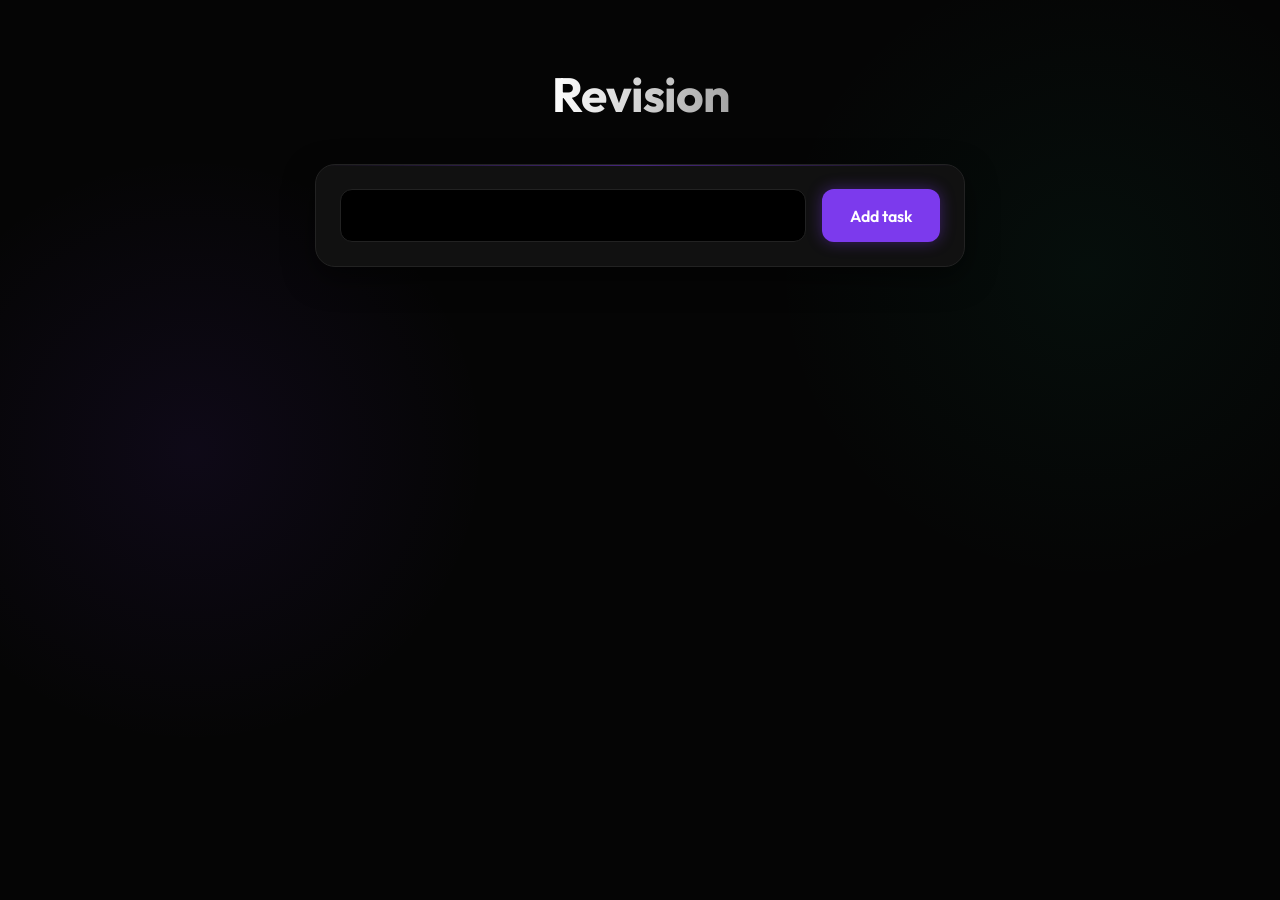
==== Project/index.html @ dc53015c "add and delete tasks implemented" ====
<!DOCTYPE html>
<html lang="en">
<head>
    <meta charset="UTF-8">
    <meta name="viewport" content="width=device-width, initial-scale=1.0">
    <title>My task Manager</title>
    <link rel="stylesheet" href="index.css">
</head>
<body>  
    <h1>Revision</h1>
    <div class="Task">
        <div class="addTask">
            <input type="text" class="input">
            <button class="addButton">Add task</button>
        </div>
    </div>
    <div id="allTasks">
    </div>
   <script src="script.js"></script>
</body>
</html>
---- Project/index.css ----
@import url('https://fonts.googleapis.com/css2?family=Outfit:wght@400;500;600;700&display=swap');

:root {
  --bg-main: #050505;
  --bg-card: #111111;
  --border-color: #222222;
  --text-main: #ffffff;
  --text-muted: #888888;
  --accent-color: #7c3aed; /* vibrant purple */
  --accent-glow: rgba(124, 58, 237, 0.4);
  --success-color: #10b981;
  --warning-color: #f59e0b;
  --danger-color: #ef4444;
}

* {
  box-sizing: border-box;
  margin: 0;
  padding: 0;
  font-family: 'Outfit', -apple-system, BlinkMacSystemFont, "Segoe UI", Roboto, sans-serif;
}

body {
  background-color: var(--bg-main);
  background-image: 
    radial-gradient(circle at 15% 50%, rgba(124, 58, 237, 0.08), transparent 25%),
    radial-gradient(circle at 85% 30%, rgba(16, 185, 129, 0.05), transparent 25%);
  min-height: 100vh;
  display: flex;
  flex-direction: column;
  align-items: center;
  padding: 4rem 1rem;
  color: var(--text-main);
}

h1 {
  font-size: 3rem;
  font-weight: 700;
  margin-bottom: 2.5rem;
  text-align: center;
  letter-spacing: -1px;
  background: linear-gradient(to right, #ffffff, #a5a5a5);
  -webkit-background-clip: text;
  -webkit-text-fill-color: transparent;
}

/* Add Task Section */
.Task {
  width: 100%;
  max-width: 650px;
  background: var(--bg-card);
  border: 1px solid var(--border-color);
  border-radius: 20px;
  padding: 1.5rem;
  box-shadow: 0 10px 30px rgba(0, 0, 0, 0.5);
  margin-bottom: 2rem;
  position: relative;
  overflow: hidden;
}

.Task::before {
  content: "";
  position: absolute;
  top: 0; left: 0; right: 0; height: 1px;
  background: linear-gradient(90deg, transparent, var(--accent-color), transparent);
  opacity: 0.5;
}

.addTask {
  display: flex;
  gap: 16px;
}

.input {
  flex: 1;
  background: #000000;
  border: 1px solid var(--border-color);
  border-radius: 12px;
  padding: 14px 20px;
  font-size: 1.1rem;
  color: var(--text-main);
  outline: none;
  transition: all 0.3s ease;
}

.input:focus {
  border-color: var(--accent-color);
  box-shadow: 0 0 15px var(--accent-glow);
}

.addButton {
  background: var(--accent-color);
  color: #fff;
  border: none;
  border-radius: 12px;
  padding: 0 28px;
  font-size: 1rem;
  font-weight: 600;
  cursor: pointer;
  transition: all 0.2s ease;
  box-shadow: 0 0 15px var(--accent-glow);
}

.addButton:hover {
  transform: translateY(-2px);
  background: #6d28d9;
  box-shadow: 0 0 25px var(--accent-glow);
}

/* Tasks List Container */
#allTasks {
  width: 100%;
  max-width: 650px;
  display: flex;
  flex-direction: column;
  gap: 1rem;
}

#allTasks > div {
  background: var(--bg-card);
  border: 1px solid var(--border-color);
  border-radius: 16px;
  padding: 18px 24px;
  display: flex;
  align-items: center;
  justify-content: space-between;
  gap: 16px;
  transition: all 0.2s ease;
  animation: slideIn 0.3s ease-out forwards;
}

#allTasks > div:hover {
  border-color: #333;
  transform: translateY(-3px);
  box-shadow: 0 8px 20px rgba(0, 0, 0, 0.4);
}

#allTasks p {
  flex: 1;
  font-size: 1.15rem;
  margin: 0;
  color: #eeeeee;
  word-break: break-word;
  font-weight: 400;
}

/* Action Buttons */
#allTasks button {
  border: none;
  border-radius: 8px;
  padding: 10px 16px;
  font-size: 0.9rem;
  font-weight: 600;
  cursor: pointer;
  transition: all 0.2s ease;
}

.done {
  background: rgba(16, 185, 129, 0.1);
  color: var(--success-color) !important;
  border: 1px solid rgba(16, 185, 129, 0.2);
}

.done:hover {
  background: var(--success-color);
  color: white !important;
  box-shadow: 0 0 15px rgba(16, 185, 129, 0.4);
}

.edit {
  background: rgba(245, 158, 11, 0.1);
  color: var(--warning-color) !important;
  border: 1px solid rgba(245, 158, 11, 0.2);
}

.edit:hover {
  background: var(--warning-color);
  color: black !important;
  box-shadow: 0 0 15px rgba(245, 158, 11, 0.4);
}

.delete {
  background: rgba(239, 68, 68, 0.1);
  color: var(--danger-color) !important;
  border: 1px solid rgba(239, 68, 68, 0.2);
}

.delete:hover {
  background: var(--danger-color);
  color: white !important;
  box-shadow: 0 0 15px rgba(239, 68, 68, 0.4);
}

@keyframes slideIn {
  from { opacity: 0; transform: translateX(-10px); }
  to { opacity: 1; transform: translateX(0); }
}

@media (max-width: 600px) {
  .addTask {
    flex-direction: column;
  }
  .addButton {
    padding: 14px 28px;
  }
  #allTasks > div {
    flex-wrap: wrap;
  }
  #allTasks p {
    width: 100%;
    margin-bottom: 12px;
  }
}

/* Completed Task Styles */
.completed {
  opacity: 0.6;
  border-color: #333 !important;
}

.completed p {
  text-decoration: line-through;
  color: var(--text-muted) !important;
}
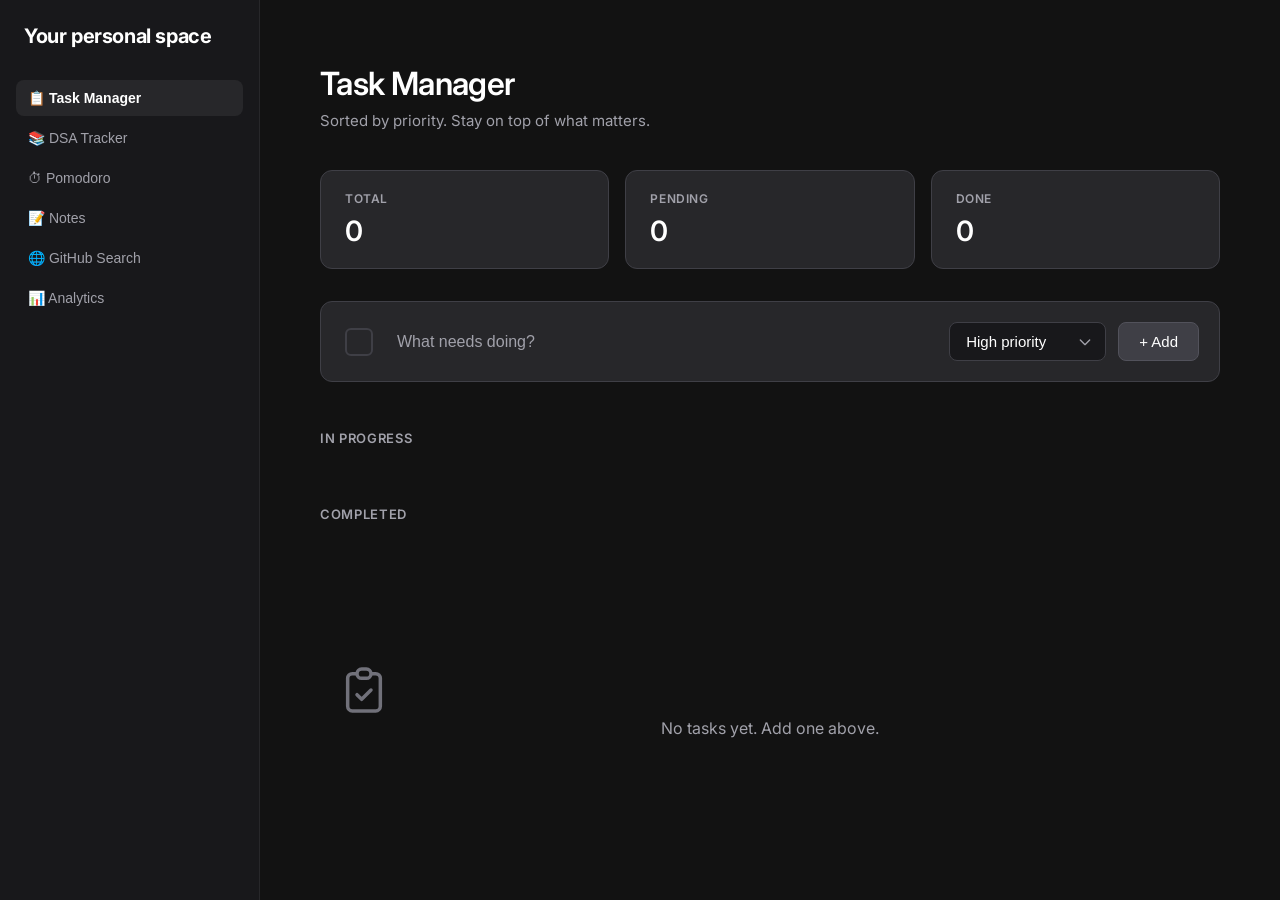
==== commit 72b47d5c: "Dash board and task manager done" ====
--- a/Project/index.html
+++ b/Project/index.html
@@ -3,19 +3,143 @@
 <head>
     <meta charset="UTF-8">
     <meta name="viewport" content="width=device-width, initial-scale=1.0">
-    <title>My task Manager</title>
+    <title>CodeForge AI</title>
     <link rel="stylesheet" href="index.css">
 </head>
-<body>  
-    <h1>Revision</h1>
-    <div class="Task">
-        <div class="addTask">
-            <input type="text" class="input">
-            <button class="addButton">Add task</button>
+<body>
+
+<div class="dashboard">
+
+    <!-- SIDEBAR -->
+    <aside class="sidebar">
+
+        <div class="logo">
+            <h2>Your personal space</h2>
         </div>
-    </div>
-    <div id="allTasks">
-    </div>
-   <script src="script.js"></script>
+
+        <nav class="nav-links">
+
+            <button class="nav-item active">
+                📋 Task Manager
+            </button>
+
+            <button class="nav-item">
+                📚 DSA Tracker
+            </button>
+
+            <button class="nav-item">
+                ⏱ Pomodoro
+            </button>
+
+            <button class="nav-item">
+                📝 Notes
+            </button>
+
+            <button class="nav-item">
+                🌐 GitHub Search
+            </button>
+
+            <button class="nav-item">
+                📊 Analytics
+            </button>
+
+        </nav>
+
+    </aside>
+
+
+    <!-- MAIN CONTENT -->
+    <main class="main-content">
+
+        <div class="app-wrapper">
+
+            <div class="app-header">
+                <h1>Task Manager</h1>
+                <p>
+                    Sorted by priority. Stay on top of what matters.
+                </p>
+            </div>
+
+            <div class="stats-row">
+
+                <div class="stat">
+                    <div class="stat-label">Total</div>
+                    <div class="stat-val" id="s-total">0</div>
+                </div>
+
+                <div class="stat">
+                    <div class="stat-label">Pending</div>
+                    <div class="stat-val" id="s-pending">0</div>
+                </div>
+
+                <div class="stat">
+                    <div class="stat-label">Done</div>
+                    <div class="stat-val" id="s-done">0</div>
+                </div>
+
+            </div>
+
+            <div class="input-card">
+
+                <div class="input-row">
+
+                    <input 
+                        id="taskInput"
+                        class="task-input"
+                        placeholder="What needs doing?"
+                        autocomplete="off"
+                    />
+
+                    <select id="prioritySelect" class="priority-select">
+
+                        <option value="3">
+                            High priority
+                        </option>
+
+                        <option value="2">
+                            Medium priority
+                        </option>
+
+                        <option value="1">
+                            Low priority
+                        </option>
+
+                    </select>
+
+                    <button 
+                        id="addTaskBtn"
+                        class="add-btn"
+                    >
+                        + Add
+                    </button>
+
+                </div>
+
+            </div>
+
+            <div class="section-label">
+                In progress
+            </div>
+
+            <div id="pendingTasks" class="task-list"></div>
+
+            <div class="section-label">
+                Completed
+            </div>
+
+            <div id="completedTasks" class="task-list"></div>
+
+            <div id="emptyState" class="empty-state">
+                No tasks yet. Add one above.
+            </div>
+
+        </div>
+
+    </main>
+
+</div>
+
+<script src="script.js"></script>
+
 </body>
 </html>
--- a/Project/index.css
+++ b/Project/index.css
@@ -1,224 +1,269 @@
-@import url('https://fonts.googleapis.com/css2?family=Outfit:wght@400;500;600;700&display=swap');
-
-:root {
-  --bg-main: #050505;
-  --bg-card: #111111;
-  --border-color: #222222;
-  --text-main: #ffffff;
-  --text-muted: #888888;
-  --accent-color: #7c3aed; /* vibrant purple */
-  --accent-glow: rgba(124, 58, 237, 0.4);
-  --success-color: #10b981;
-  --warning-color: #f59e0b;
-  --danger-color: #ef4444;
-}
-
-* {
-  box-sizing: border-box;
+@import url('https://fonts.googleapis.com/css2?family=Inter:wght@400;500;600;700&display=swap');
+
+* { box-sizing: border-box; margin: 0; padding: 0; }
+
+body {
+  font-family: 'Inter', system-ui, -apple-system, sans-serif;
+  background: #121212; 
+  color: #ffffff;
   margin: 0;
   padding: 0;
-  font-family: 'Outfit', -apple-system, BlinkMacSystemFont, "Segoe UI", Roboto, sans-serif;
-}
-
-body {
-  background-color: var(--bg-main);
-  background-image: 
-    radial-gradient(circle at 15% 50%, rgba(124, 58, 237, 0.08), transparent 25%),
-    radial-gradient(circle at 85% 30%, rgba(16, 185, 129, 0.05), transparent 25%);
-  min-height: 100vh;
+}
+
+/* Dashboard Layout */
+.dashboard {
+  display: flex;
+  height: 100vh;
+  width: 100vw;
+  overflow: hidden;
+}
+
+/* Sidebar */
+.sidebar {
+  width: 260px;
+  background: #18181b; /* Slightly lighter than background */
+  border-right: 1px solid #27272a;
   display: flex;
   flex-direction: column;
-  align-items: center;
-  padding: 4rem 1rem;
-  color: var(--text-main);
-}
-
-h1 {
-  font-size: 3rem;
+  padding: 1.5rem 1rem;
+  flex-shrink: 0;
+}
+
+.logo {
+  margin-bottom: 2rem;
+  padding: 0 0.5rem;
+}
+.logo h2 {
+  font-size: 20px;
   font-weight: 700;
-  margin-bottom: 2.5rem;
+  letter-spacing: -0.02em;
+}
+
+.nav-links {
+  display: flex;
+  flex-direction: column;
+  gap: 0.25rem;
+}
+
+.nav-item {
+  display: flex;
+  align-items: center;
+  gap: 12px;
+  background: transparent;
+  border: none;
+  color: #a1a1aa;
+  font-size: 14px;
+  font-weight: 500;
+  padding: 10px 12px;
+  border-radius: 8px;
+  cursor: pointer;
+  text-align: left;
+  transition: all 0.15s;
+}
+
+.nav-item:hover {
+  background: #27272a;
+  color: #ffffff;
+}
+
+.nav-item.active {
+  background: #27272a;
+  color: #ffffff;
+  font-weight: 600;
+}
+
+/* Main Content */
+.main-content {
+  flex: 1;
+  overflow-y: auto;
+  padding: 4rem 2rem;
+  background: #121212;
+}
+
+.app-wrapper {
+  max-width: 900px;
+  margin: 0 auto;
+  width: 100%;
+}
+
+/* Header */
+.app-header { margin-bottom: 2.5rem; text-align: left; }
+.app-header h1 { font-size: 32px; font-weight: 600; letter-spacing: -0.02em; margin-bottom: 0.5rem; }
+.app-header p { font-size: 15px; color: #a1a1aa; }
+
+/* Stats row */
+.stats-row {
+  display: grid;
+  grid-template-columns: repeat(3, 1fr);
+  gap: 16px;
+  margin-bottom: 2rem;
+}
+.stat {
+  background: #27272a; /* Zinc 800 */
+  border-radius: 12px;
+  padding: 1.25rem 1.5rem;
+  border: 1px solid #3f3f46;
+}
+.stat-label {
+  font-size: 12px;
+  color: #a1a1aa;
+  text-transform: uppercase;
+  letter-spacing: 0.05em;
+  margin-bottom: 8px;
+  font-weight: 600;
+}
+.stat-val { font-size: 28px; font-weight: 600; color: #ffffff; }
+
+/* Input card */
+.input-card {
+  background: #27272a; 
+  border-radius: 12px;
+  padding: 1.25rem;
+  margin-bottom: 3rem;
+  border: 1px solid #3f3f46; 
+}
+.input-row { display: flex; gap: 12px; align-items: center; }
+
+/* Decorative hollow square mimicking checkbox */
+.input-row::before {
+  content: "";
+  display: block;
+  width: 24px;
+  height: 24px;
+  border: 2px solid #3f3f46;
+  border-radius: 6px;
+  flex-shrink: 0;
+  margin-left: 4px;
+}
+
+.task-input {
+  flex: 1;
+  font-size: 16px;
+  padding: 10px 12px;
+  background: transparent;
+  color: #ffffff;
+  border: none;
+  outline: none;
+}
+.task-input::placeholder { color: #a1a1aa; }
+
+.priority-select {
+  font-size: 15px;
+  padding: 10px 36px 10px 16px;
+  border: 1px solid #3f3f46;
+  border-radius: 8px;
+  background: #18181b; 
+  color: #ffffff;
+  outline: none;
+  cursor: pointer;
+  appearance: none;
+  background-image: url("data:image/svg+xml,%3Csvg xmlns='http://www.w3.org/2000/svg' fill='none' viewBox='0 0 24 24' stroke='%23a1a1aa'%3E%3Cpath stroke-linecap='round' stroke-linejoin='round' stroke-width='2' d='M19 9l-7 7-7-7'%3E%3C/path%3E%3C/svg%3E");
+  background-repeat: no-repeat;
+  background-position: right 12px center;
+  background-size: 16px;
+}
+
+.add-btn {
+  display: flex;
+  align-items: center;
+  gap: 6px;
+  padding: 10px 20px;
+  font-size: 15px;
+  font-weight: 500;
+  background: #3f3f46; 
+  color: #ffffff;
+  border: 1px solid #52525b; 
+  border-radius: 8px;
+  cursor: pointer;
+  white-space: nowrap;
+  transition: background 0.15s;
+}
+.add-btn:hover { background: #52525b; }
+
+/* Section labels */
+.section-label {
+  font-size: 13px;
+  color: #a1a1aa;
+  letter-spacing: 0.05em;
+  text-transform: uppercase;
+  margin-bottom: 1.25rem;
+  font-weight: 600;
+}
+
+/* Task list */
+.task-list { display: flex; flex-direction: column; gap: 10px; margin-bottom: 2.5rem; }
+
+.task-card {
+  display: flex;
+  align-items: center;
+  gap: 16px;
+  background: transparent;
+  border-radius: 10px;
+  padding: 14px 16px;
+  border: 1px solid #3f3f46;
+  transition: background 0.15s;
+}
+.task-card:hover { background: #27272a; }
+.task-card.done-card { opacity: 0.4; }
+
+/* Priority dot */
+.priority-dot { width: 8px; height: 8px; border-radius: 50%; flex-shrink: 0; }
+.p-high { background: #ef4444; box-shadow: 0 0 8px rgba(239,68,68,0.5); }
+.p-med  { background: #f59e0b; box-shadow: 0 0 8px rgba(245,158,11,0.5); }
+.p-low  { background: #3b82f6; box-shadow: 0 0 8px rgba(59,130,246,0.5); }
+
+.task-text { flex: 1; font-size: 16px; color: #ffffff; line-height: 1.4; }
+.task-text.striked { text-decoration: line-through; color: #71717a; }
+
+/* Priority badge */
+.priority-badge {
+  font-size: 12px;
+  padding: 4px 10px;
+  border-radius: 6px;
+  font-weight: 500;
+  flex-shrink: 0;
+  background: #18181b;
+  color: #a1a1aa;
+  border: 1px solid #3f3f46;
+}
+
+/* Action buttons */
+.task-actions { display: flex; gap: 8px; flex-shrink: 0; }
+
+.act-btn {
+  display: flex;
+  align-items: center;
+  justify-content: center;
+  width: 34px;
+  height: 34px;
+  border-radius: 8px;
+  background: transparent;
+  border: 1px solid transparent;
+  cursor: pointer;
+  color: #a1a1aa;
+  font-size: 16px;
+  transition: all 0.15s;
+}
+.act-btn:hover { background: #3f3f46; color: #ffffff; border-color: #52525b; }
+.act-btn.del:hover { background: #7f1d1d; color: #fca5a5; border-color: #991b1b; }
+.act-btn.done-btn:hover { background: #14532d; color: #86efac; border-color: #166534; }
+
+/* Empty state */
+.empty-state {
   text-align: center;
-  letter-spacing: -1px;
-  background: linear-gradient(to right, #ffffff, #a5a5a5);
-  -webkit-background-clip: text;
-  -webkit-text-fill-color: transparent;
-}
-
-/* Add Task Section */
-.Task {
-  width: 100%;
-  max-width: 650px;
-  background: var(--bg-card);
-  border: 1px solid var(--border-color);
-  border-radius: 20px;
-  padding: 1.5rem;
-  box-shadow: 0 10px 30px rgba(0, 0, 0, 0.5);
-  margin-bottom: 2rem;
-  position: relative;
-  overflow: hidden;
-}
-
-.Task::before {
+  padding: 5rem 1rem;
+  color: #a1a1aa;
+  font-size: 16px;
+  display: flex;
+  flex-direction: column;
+  align-items: center;
+  gap: 16px;
+}
+.empty-state::before {
   content: "";
-  position: absolute;
-  top: 0; left: 0; right: 0; height: 1px;
-  background: linear-gradient(90deg, transparent, var(--accent-color), transparent);
-  opacity: 0.5;
-}
-
-.addTask {
-  display: flex;
-  gap: 16px;
-}
-
-.input {
-  flex: 1;
-  background: #000000;
-  border: 1px solid var(--border-color);
-  border-radius: 12px;
-  padding: 14px 20px;
-  font-size: 1.1rem;
-  color: var(--text-main);
-  outline: none;
-  transition: all 0.3s ease;
-}
-
-.input:focus {
-  border-color: var(--accent-color);
-  box-shadow: 0 0 15px var(--accent-glow);
-}
-
-.addButton {
-  background: var(--accent-color);
-  color: #fff;
-  border: none;
-  border-radius: 12px;
-  padding: 0 28px;
-  font-size: 1rem;
-  font-weight: 600;
-  cursor: pointer;
-  transition: all 0.2s ease;
-  box-shadow: 0 0 15px var(--accent-glow);
-}
-
-.addButton:hover {
-  transform: translateY(-2px);
-  background: #6d28d9;
-  box-shadow: 0 0 25px var(--accent-glow);
-}
-
-/* Tasks List Container */
-#allTasks {
-  width: 100%;
-  max-width: 650px;
-  display: flex;
-  flex-direction: column;
-  gap: 1rem;
-}
-
-#allTasks > div {
-  background: var(--bg-card);
-  border: 1px solid var(--border-color);
-  border-radius: 16px;
-  padding: 18px 24px;
-  display: flex;
-  align-items: center;
-  justify-content: space-between;
-  gap: 16px;
-  transition: all 0.2s ease;
-  animation: slideIn 0.3s ease-out forwards;
-}
-
-#allTasks > div:hover {
-  border-color: #333;
-  transform: translateY(-3px);
-  box-shadow: 0 8px 20px rgba(0, 0, 0, 0.4);
-}
-
-#allTasks p {
-  flex: 1;
-  font-size: 1.15rem;
-  margin: 0;
-  color: #eeeeee;
-  word-break: break-word;
-  font-weight: 400;
-}
-
-/* Action Buttons */
-#allTasks button {
-  border: none;
-  border-radius: 8px;
-  padding: 10px 16px;
-  font-size: 0.9rem;
-  font-weight: 600;
-  cursor: pointer;
-  transition: all 0.2s ease;
-}
-
-.done {
-  background: rgba(16, 185, 129, 0.1);
-  color: var(--success-color) !important;
-  border: 1px solid rgba(16, 185, 129, 0.2);
-}
-
-.done:hover {
-  background: var(--success-color);
-  color: white !important;
-  box-shadow: 0 0 15px rgba(16, 185, 129, 0.4);
-}
-
-.edit {
-  background: rgba(245, 158, 11, 0.1);
-  color: var(--warning-color) !important;
-  border: 1px solid rgba(245, 158, 11, 0.2);
-}
-
-.edit:hover {
-  background: var(--warning-color);
-  color: black !important;
-  box-shadow: 0 0 15px rgba(245, 158, 11, 0.4);
-}
-
-.delete {
-  background: rgba(239, 68, 68, 0.1);
-  color: var(--danger-color) !important;
-  border: 1px solid rgba(239, 68, 68, 0.2);
-}
-
-.delete:hover {
-  background: var(--danger-color);
-  color: white !important;
-  box-shadow: 0 0 15px rgba(239, 68, 68, 0.4);
-}
-
-@keyframes slideIn {
-  from { opacity: 0; transform: translateX(-10px); }
-  to { opacity: 1; transform: translateX(0); }
-}
-
-@media (max-width: 600px) {
-  .addTask {
-    flex-direction: column;
-  }
-  .addButton {
-    padding: 14px 28px;
-  }
-  #allTasks > div {
-    flex-wrap: wrap;
-  }
-  #allTasks p {
-    width: 100%;
-    margin-bottom: 12px;
-  }
-}
-
-/* Completed Task Styles */
-.completed {
-  opacity: 0.6;
-  border-color: #333 !important;
-}
-
-.completed p {
-  text-decoration: line-through;
-  color: var(--text-muted) !important;
-}
+  display: block;
+  width: 56px;
+  height: 56px;
+  background-image: url("data:image/svg+xml,%3Csvg xmlns='http://www.w3.org/2000/svg' fill='none' viewBox='0 0 24 24' stroke='%2371717a'%3E%3Cpath stroke-linecap='round' stroke-linejoin='round' stroke-width='1.5' d='M9 5H7a2 2 0 00-2 2v12a2 2 0 002 2h10a2 2 0 002-2V7a2 2 0 00-2-2h-2M9 5a2 2 0 002 2h2a2 2 0 002-2M9 5a2 2 0 012-2h2a2 2 0 012 2m-6 9l2 2 4-4'%3E%3C/path%3E%3C/svg%3E");
+  background-size: cover;
+}
